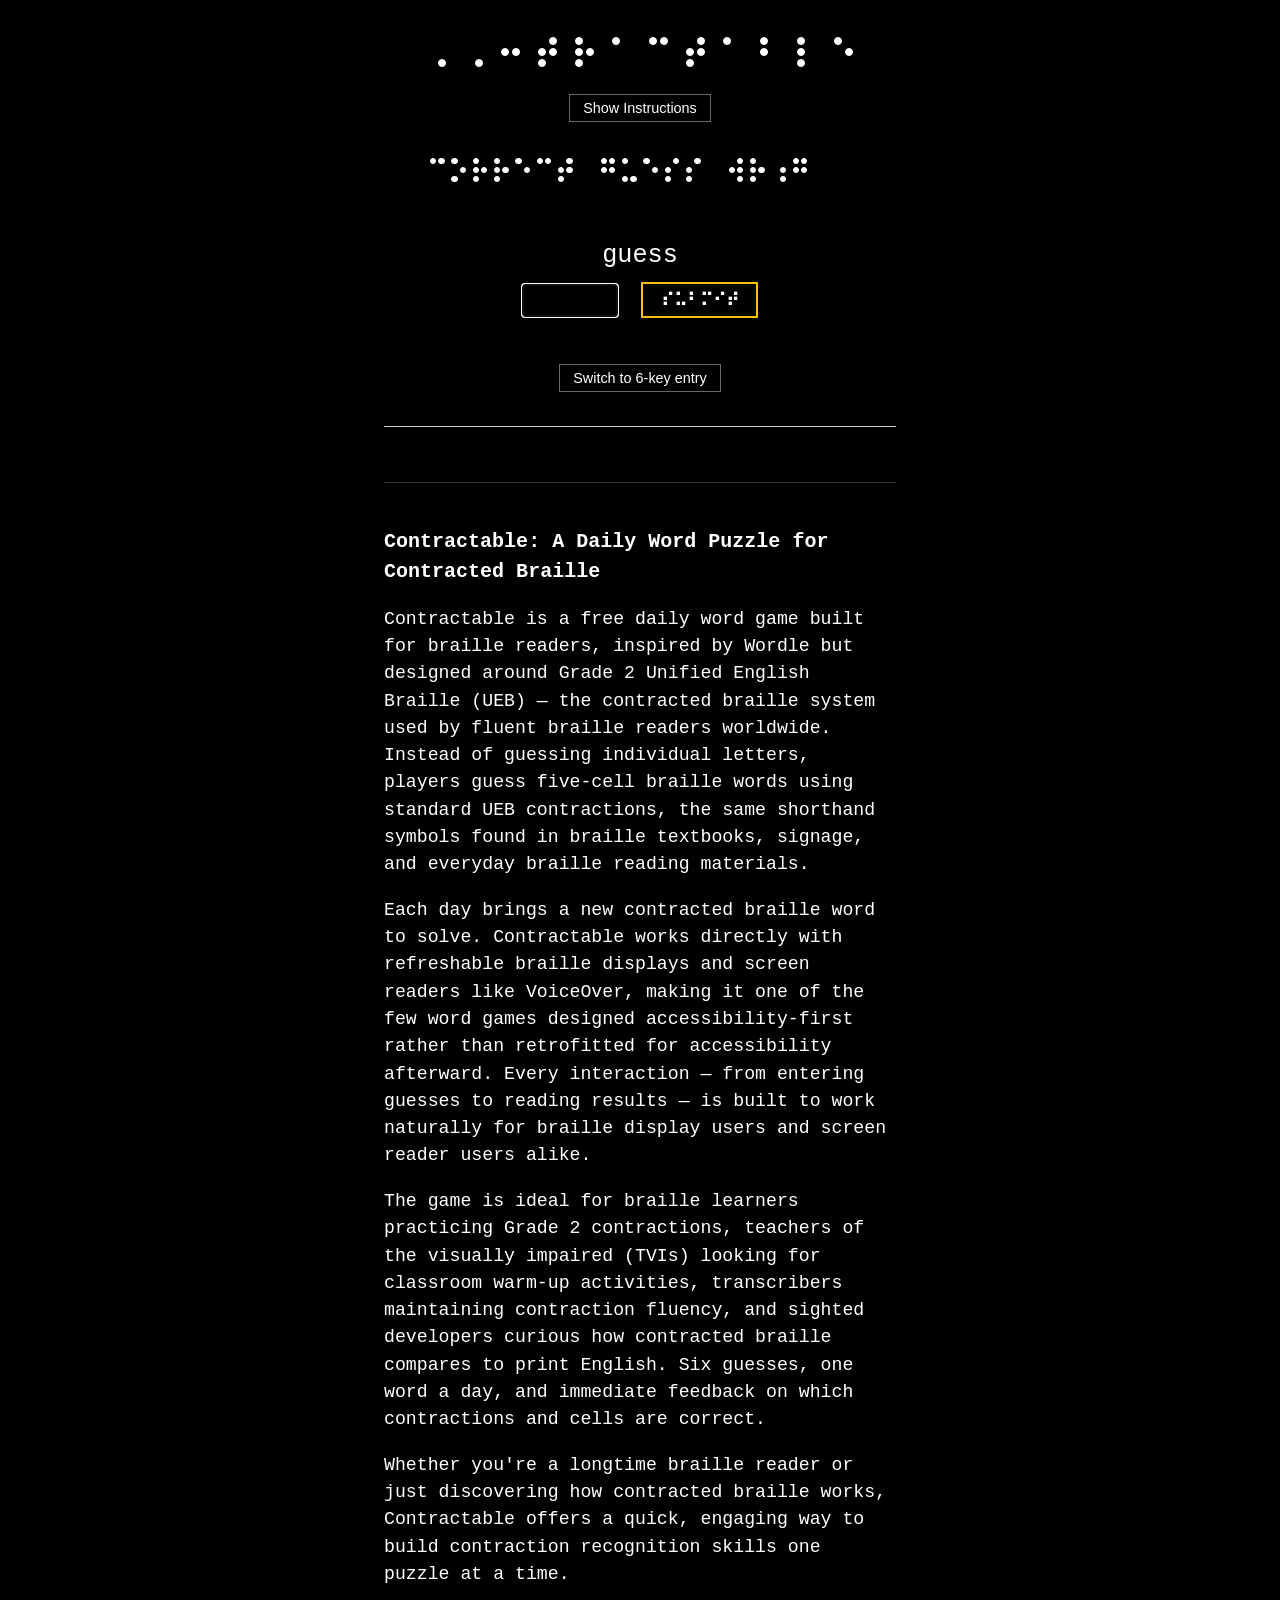
==== index.html @ a55f3195 "updated 'Not in word list' status message to make it a button and added a second 'Hide Instructions'" ====
<!DOCTYPE html>
<html lang="en">
<head>
  <meta charset="UTF-8" />
  <title>Contractable – A Daily Contracted Braille Word Game</title>
  <meta name="viewport" content="width=device-width, initial-scale=1" />
  <meta name="description" content="Contractable is a free daily word puzzle for Grade 2 UEB contracted braille. Wordle-style gameplay built for braille display and screen reader users." />
  <link rel="canonical" href="https://contractable.braillefirst.com/" />

  <meta property="og:type" content="website" />
  <meta property="og:title" content="Contractable – A Daily Contracted Braille Word Game" />
  <meta property="og:description" content="A free daily word puzzle for Grade 2 UEB contracted braille. Wordle-style gameplay built for braille display and screen reader users." />
  <meta property="og:url" content="https://contractable.braillefirst.com/" />
  <meta property="og:site_name" content="Contractable" />

  <meta name="twitter:card" content="summary" />
  <meta name="twitter:title" content="Contractable – A Daily Contracted Braille Word Game" />
  <meta name="twitter:description" content="A free daily word puzzle for Grade 2 UEB contracted braille. Wordle-style gameplay built for braille display and screen reader users." />
  <style>
    /*
      CONTRACTABLE BOARD GEOMETRY
      ---------------------------
      The game board uses 24 Braille character pitches as its horizontal
      design coordinate system.

      A pitch is 1/24 of the available board width. Every horizontal
      measurement is derived from that master pitch rather than from
      independent vw values. This keeps the Braille geometry proportional
      as the viewport changes.

      The board itself contains:
        1 pitch  row ID
        5 pitches CORRECT
        1 pitch  separator
        5 pitches GUESS
        1 pitch  separator
        5 pitches WRONG

      The CORRECT heading therefore spans the row ID + five Correct cells.
    */

    html {
      -webkit-text-size-adjust: 100%;
      text-size-adjust: 100%;
      box-sizing: border-box;
    }

    *, *::before, *::after {
      box-sizing: inherit;
    }

    body {
      font-family: "Apple Braille", "Courier New", monospace;
      background: #000000;
      color: #ffffff;
      margin: 0;
      padding: 1.5vh 3vw;
      width: 100%;
    }

    .app-container {
      width: 100%;
      max-width: 32rem;
      margin: 0 auto;
      font-size: clamp(1.3rem, 5vw, 1.75rem);
      text-align: center;
    }

    h1 {
      margin: 0.5em 0;
      font-size: 1.2em;
    }

    [hidden] {
      display: none !important;
    }

    #status {
      margin-top: 0.5em;
      white-space: pre;
      font-weight: bold;
      outline: none;
    }

    #status.dismissible {
      cursor: pointer;
      text-decoration: underline;
    }

    .suggest-link-btn {
      background: none;
      border: none;
      color: #FFC107;
      text-decoration: underline;
      font-family: sans-serif;
      font-weight: normal;
      font-size: 0.8em;
      white-space: normal;
      cursor: pointer;
      padding: 0;
      margin-left: 0.4em;
    }

    .suggest-link-btn:hover {
      color: #ffd54f;
    }

    .suggest-link-btn:disabled {
      color: #888888;
      text-decoration: none;
      cursor: default;
    }

    /* ================================================================
       MASTER BRAILLE PITCH SYSTEM
       ================================================================
       #game-board is declared as a CSS containment context (an
       inline-size container). That's the fix for the old geometry bug:
       "--pitch: calc(100% / 24)" looked like a single master value, but
       a percentage inside a custom property re-resolves against
       whatever element ends up using it — not against the element that
       defined it. So the same var(--pitch) was quietly computing a
       different number in a dot than it did in a row, depending on
       nesting depth. Container query units (cqw) don't have that
       problem: cqw always means "percent of the nearest container
       ancestor," full stop, no matter how deep the element using it is
       nested inside #game-board. One pitch, one true meaning,
       everywhere below.
    */

    #game-board {
      container-type: inline-size;

      /* One pitch = 1/24 of #game-board's own width. */
      --pitch: calc(100cqw / 24);

      /*
        Everything below is proportional to that single pitch, so
        resizing the board rescales the whole Braille geometry together
        instead of each piece drifting independently.
      */
      --dot-size: calc(var(--pitch) * 0.30);
      --dot-column-gap: calc(var(--pitch) * 0.10);
      --dot-row-gap: calc(var(--pitch) * 0.12);

      /* One complete Braille character pitch. */
      --cell-width: var(--pitch);
      --cell-height: calc(var(--cell-width) * 1.60);

      /* One pitch separates the three five-cell groups. */
      --group-gap: var(--pitch);

      /*
        First column = one row-ID pitch + five Correct-cell pitches.
        The remaining two columns are five cells each.
      */
      --word-column-width: calc(5 * var(--pitch));
      --correct-column-width: calc(var(--pitch) + var(--word-column-width));

      width: 100%;
      margin-top: 1em;
      display: flex;
      flex-direction: column;
      gap: 0.15em;
      padding: 0.1em 0;
      font-variant-numeric: tabular-nums;
      letter-spacing: 0;
    }

    .row {
      display: grid;
      grid-template-columns:
        var(--correct-column-width)
        var(--word-column-width)
        var(--word-column-width);
      column-gap: var(--group-gap);
      width: max-content;
      max-width: 100%;
      margin-left: auto;
      margin-right: auto;
      align-items: center;
      justify-content: center;
      outline: none;
    }

    .row {
      margin-bottom: 1vh;
    }

    .row-label {
      grid-column: 1;
      grid-row: 1;
      width: var(--pitch);
      min-width: var(--pitch);
      height: var(--cell-height);
      display: flex;
      align-items: center;
      justify-content: center;
      font-size: 0.6em;
      font-family: sans-serif;
      color: #999999;
    }

    /*
      Targeted by the semantic classes main.js already assigns
      (row-group-correct / row-group-guess / row-group-wrong) rather
      than :nth-of-type. row-label and the three .row-group spans are
      ALL <span> elements and direct siblings, so :nth-of-type counted
      them together and silently shifted every column assignment by
      one — row-group-correct ended up in the GUESS column, row-group-
      guess ended up in the WRONG column, and row-group-wrong had no
      matching rule at all. That mismatch, repeated on both #header and
      every guess row, was the main source of the visual mess. Class
      selectors don't depend on sibling order, so this can't recur even
      if the DOM structure shifts later.
    */
    .row-group {
      display: flex;
      width: var(--word-column-width);
      min-width: var(--word-column-width);
      gap: 0;
      justify-content: flex-start;
      flex-shrink: 0;
    }

    .row-group-correct {
      grid-column: 1;
      grid-row: 1;
      /* Shares column 1 with .row-label; this offset starts it right
         after the row-ID pitch instead of underneath it. grid-row is
         pinned explicitly (matching .row-label) because two items
         sharing a column with no explicit row are NOT guaranteed to
         overlap — CSS Grid auto-placement pushes the second one to a
         new row instead, which silently broke this exact "share a
         column, offset with margin" trick. */
      margin-left: var(--pitch);
    }

    .row-group-guess {
      grid-column: 2;
      grid-row: 1;
    }

    .row-group-wrong {
      grid-column: 3;
      grid-row: 1;
    }

    /* Header-only override: the real word "correct" needs 7 braille cells,
       not the 5 every data column uses. Spanning grid-column 1/3 gives it
       room to use track 1's 6 pitches plus the group-gap between tracks 1
       and 2 (6 + 1 = 7 pitches total) without encroaching into "guess"'s
       own track, which is placed independently via its own grid-column:2.
       That fully consumes the group-gap though, leaving zero breathing
       room before "guess" - so this is shifted one further pitch to the
       left (past the shared rule's 1-pitch offset into negative margin)
       to reclaim a visual gap. Tradeoff: "correct" now starts one cell to
       the left of where the actual 5-cell data column begins beneath it,
       rather than perfectly left-aligned with it. There's confirmed unused
       space around the row (the container is sized for 24 pitches; this
       row's tracks only use 18), so this doesn't risk clipping. */
    #header .row-group-correct {
      grid-column: 1 / 3;
      margin-left: calc(-1 * var(--pitch));
      width: calc(7 * var(--pitch));
      justify-self: start;
    }

    #controls {
      margin-top: 1.5em;
      width: 100%;
    }

    #guess-label {
      display: block;
      margin-bottom: 0.5em;
      font-size: 0.9em;
    }

    #guess-input {
      font-family: monospace;
      width: 10ch;
      font-size: 1rem;
      background: #000000;
      color: #ffffff;
      border: 0.08rem solid #ffffff;
      padding: 0.4em;
      vertical-align: middle;
    }

    #submit-btn,
    #sixkey-submit-btn,
    #suggest-submit-btn {
      font-family: sans-serif;
      background: #000000;
      color: #ffffff;
      border: 0.125rem solid #FFC107;
      padding: 0.3em 1em;
      font-weight: bold;
      cursor: pointer;
      font-size: 1rem;
    }

    #submit-btn {
      font-size: 1.1rem;
      vertical-align: middle;
      margin-left: 0.4rem;
    }

    #submit-btn:hover,
    #sixkey-submit-btn:hover,
    #suggest-submit-btn:hover {
      background: rgba(255, 193, 7, 0.15);
    }

    #post-game-suggest {
      margin-top: 2em;
      padding-top: 1em;
      border-top: 0.08rem solid #444444;
      width: 100%;
      text-align: center;
    }

    #suggest-heading {
      font-size: 1em;
      font-family: sans-serif;
      margin: 0 0 0.5em;
    }

    #suggest-label {
      display: block;
      font-size: 0.8em;
      font-family: sans-serif;
      color: #cccccc;
      margin-bottom: 0.5em;
    }

    #suggest-input {
      width: 100%;
      max-width: 28ch;
      font-family: monospace;
      font-size: 1rem;
      background: #000000;
      color: #ffffff;
      border: 0.08rem solid #ffffff;
      padding: 0.5em;
      resize: vertical;
    }

    #suggest-submit-btn {
      display: block;
      margin: 0.6em auto 0;
    }

    #suggest-submit-btn:disabled {
      opacity: 0.6;
      cursor: default;
    }

    #suggest-feedback {
      margin-top: 0.6em;
      font-size: 0.8em;
      font-family: sans-serif;
      color: #FFC107;
      min-height: 1em;
    }

    #suggest-feedback.error {
      color: #ff4d4d;
      font-weight: bold;
    }

    #debug-log {
      margin-top: 2em;
      font-size: 0.6em;
      color: #ff4d4d;
      border-top: 0.08rem solid #ccc;
      padding-top: 0.65rem;
      font-family: monospace;
      width: 100%;
    }

    .sr-only {
      position: absolute;
      width: 1px;
      height: 1px;
      padding: 0;
      margin: -1px;
      overflow: hidden;
      clip: rect(0, 0, 0, 0);
      white-space: nowrap;
      border: 0;
    }

    #mode-toggle-wrap {
      margin-top: 1.5em;
    }

    #mode-toggle-btn {
      font-family: sans-serif;
      background: #000000;
      color: #ffffff;
      border: 0.1rem solid #666666;
      padding: 0.35em 0.9em;
      cursor: pointer;
      font-size: 0.9rem;
    }

    #mode-toggle-btn:hover {
      border-color: #999999;
    }

    #instructions-toggle-wrap {
      margin: 0.3em 0 1em;
    }

    .instructions-toggle {
      font-family: sans-serif;
      background: #000000;
      color: #ffffff;
      border: 0.1rem solid #666666;
      padding: 0.35em 0.9em;
      cursor: pointer;
      font-size: 0.9rem;
    }

    .instructions-toggle:hover {
      border-color: #999999;
    }

    #instructions-panel .instructions-toggle {
      margin-top: 1em;
    }

    #instructions-panel {
      text-align: left;
      font-family: sans-serif;
      font-size: 0.8em;
      line-height: 1.4;
      color: #dddddd;
      background: rgba(255, 255, 255, 0.03);
      border: 0.08rem solid #444444;
      padding: 0.8em 1em;
      margin: 0.6em 0 1.2em;
    }

    #instructions-panel p {
      margin: 0 0 0.7em;
    }

    #instructions-panel p:last-child {
      margin-bottom: 0;
    }

    #instructions-panel h2 {
      font-size: 1.1em;
      margin: 1em 0 0.4em;
    }

    #instructions-panel ul {
      margin: 0 0 0.7em;
      padding-left: 1.3em;
    }

    /* ================================================================
       BRAILLE CELL
       ================================================================ */

    .cell {
      display: grid;
      grid-template-columns: repeat(2, var(--dot-size));
      grid-template-rows: repeat(3, var(--dot-size));
      column-gap: var(--dot-column-gap);
      row-gap: var(--dot-row-gap);
      grid-template-areas:
        "d1 d4"
        "d2 d5"
        "d3 d6";
      width: var(--cell-width);
      min-width: var(--cell-width);
      height: var(--cell-height);
      align-content: center;
      justify-content: center;
      flex: 0 0 var(--cell-width);
    }

    .cell.current-cell {
      outline: 0.15em solid #FFC107;
      outline-offset: 0.1em;
    }

    .dot {
      width: var(--dot-size);
      height: var(--dot-size);
      border-radius: 50%;
      background: #8b0000;
      border: 1px solid #8b0000;
      box-sizing: border-box;
      -webkit-tap-highlight-color: transparent;
      touch-action: manipulation;
    }

    .cell.tappable .dot {
      cursor: pointer;
    }

    .dot.on {
      background: #ffffff;
      border-color: #ffffff;
    }

    .dot-label {
      background: transparent;
      border-color: transparent;
    }

    .dot-label.on {
      background: #ffffff;
      border-color: #ffffff;
    }

    .dot.dot-1 { grid-area: d1; }
    .dot.dot-2 { grid-area: d2; }
    .dot.dot-3 { grid-area: d3; }
    .dot.dot-4 { grid-area: d4; }
    .dot.dot-5 { grid-area: d5; }
    .dot.dot-6 { grid-area: d6; }

    /* ================================================================
       HEADING
       ================================================================ */

    #heading-cells {
      display: inline-flex;
      justify-content: center;
      align-items: center;
      gap: 0.3em;
      vertical-align: middle;
    }

    #heading-cells .cell {
      width: 0.8em;
      min-width: 0.8em;
      height: 1.28em;
      grid-template-columns: repeat(2, 0.24em);
      grid-template-rows: repeat(3, 0.24em);
      column-gap: 0.08em;
      row-gap: 0.09em;
    }

    #heading-cells .dot {
      width: 0.24em;
      height: 0.24em;
      border-width: 0.05em;
    }

    /* ================================================================
       SIX-KEY ENTRY
       ================================================================ */

    #sixkey-controls {
      margin-top: 1.5em;
      width: 100%;
    }

    #sixkey-cells {
      display: flex;
      justify-content: space-between;
      align-items: center;
      gap: 1vw;
      width: 100%;
      padding: 0.4em 0;
    }

    #sixkey-cells:focus {
      outline: 0.12em dashed #FFC107;
      outline-offset: 0.2em;
    }

    #sixkey-cells .cell {
      width: auto;
      min-width: 0;
      height: auto;
      flex: 1 1 0;
      padding: 0.08em;
      border-radius: 0.3em;
      grid-template-columns: repeat(2, 1fr);
      grid-template-rows: repeat(3, 1fr);
      column-gap: 1vw;
      row-gap: 1vw;
    }

    #sixkey-cells .dot {
      width: 100%;
      height: auto;
      aspect-ratio: 1 / 1;
      border: 0.09em solid #ffffff;
    }

    #sixkey-actions {
      margin-top: 1em;
      display: flex;
      justify-content: center;
      gap: 0.6em;
    }

    #sixkey-clear-btn {
      font-family: sans-serif;
      background: #000000;
      color: #ffffff;
      border: 0.125rem solid #666666;
      padding: 0.3em 1em;
      font-weight: normal;
      cursor: pointer;
      font-size: 1rem;
    }

    #sixkey-clear-btn:hover {
      border-color: #999999;
    }

    #sixkey-clear-btn:disabled,
    #sixkey-submit-btn:disabled {
      opacity: 0.5;
      cursor: default;
    }

    /* ABOUT / SEO TEXT BLOCK
       ======================================================================
       Visible static text for search engines and sighted visitors, describing
       the game. Left-aligned (overriding .app-container's centered text) since
       centered paragraph text is harder to read than centered short UI labels.
    */
    #about {
      margin-top: 2.5em;
      padding-top: 1.5em;
      border-top: 0.08rem solid #333;
      text-align: left;
      font-family: "Courier New", monospace;
      font-size: 0.65em;
      line-height: 1.5;
    }

    #about h2 {
      font-size: 1.1em;
      margin-bottom: 0.6em;
    }
  </style>
</head>

<body>
  <div class="app-container">

    <h1
      aria-label="CONTRACTABLE"
      aria-braillelabel="⠠⠠⠒⠞⠗⠁⠉⠞⠁⠃⠇⠑"
    >
      <span id="heading-cells" aria-hidden="true"></span>
    </h1>

    <div id="instructions-toggle-wrap">
      <button
        id="instructions-btn"
        class="instructions-toggle"
        type="button"
        aria-expanded="false"
        aria-controls="instructions-panel"
      >Show Instructions</button>
    </div>

    <section id="instructions-panel" hidden aria-labelledby="instructions-btn">
      <p>
        Guess the daily Braille word in six tries. Enter a 5-cell Braille word,
        then use the feedback from each guess to solve the puzzle. You can type
        letters or braille.
      </p>
      <p>
        Each row on the gameboard shows three groups:
      </p>
      <ul>
        <li><span aria-hidden="true">⠉⠕⠗⠗⠑⠉⠞</span> correct: dots that are in the answer</li>
        <li><span aria-hidden="true">⠛⠥</span> guess: your guess</li>
        <li><span aria-hidden="true">⠺⠗⠰⠛</span> wrong: dots that are not in the answer</li>
      </ul>
      <p>
        The correct and wrong groups build up across guesses. Your guess does not.
      </p>
      <p>
        Think in Braille dots, not letters.
      </p>

      <h2>Valid word types</h2>
      <ul>
        <li>Common nouns: anchor, garlic, pillow</li>
        <li>Base-form verbs: adopt, solve, switch</li>
        <li>Adjectives: angry, silent, sticky</li>
        <li>Words ending in -ed: learned, trained</li>
        <li>Words ending in -ing: running, writing</li>
        <li>Comparatives and superlatives: closer, biggest</li>
        <li>Adverbs ending in -ly: slowly, rarely</li>
        <li>Words for a person who does something: player, actor</li>
      </ul>

      <h2>Invalid word types</h2>
      <ul>
        <li>Plurals ending in -s or -es</li>
        <li>Verbs ending in -s: allows, belongs</li>
        <li>Proper nouns:
          <ul>
            <li>Places: boston, texas, tokyo</li>
            <li>Surnames and first names: anderson, wagner, hoover</li>
            <li>Days: monday, friday, sunday</li>
            <li>Brand-like words: jaguar, casper</li>
          </ul>
        </li>
        <li>Nationality, language, ethnic and religious labels: german, jewish, asian</li>
        <li>Profanity and mild expletives</li>
        <li>Violence, crime and hate terms</li>
        <li>Names of medications: xanax, paxil, insulin</li>
      </ul>

      <button
        type="button"
        class="instructions-toggle"
        aria-expanded="true"
        aria-controls="instructions-panel"
      >Hide Instructions</button>
    </section>

    <div id="game-board" aria-live="polite">
      <div
        id="header"
        class="row"
        role="text"
        aria-label="correct, guess, wrong"
        aria-braillelabel="⠉⠕⠗⠗⠑⠉⠞⠀⠛⠥⠑⠎⠎⠀⠺⠗⠰⠛"
      ></div>
    </div>

    <div id="status" tabindex="-1" hidden></div>

    <div id="controls">
      <label id="guess-label" for="guess-input" aria-hidden="true">⠛⠥⠑⠎⠎</label>

      <input
        id="guess-input"
        type="text"
        aria-label="guess"
        aria-braillelabel="⠛⠥⠑⠎⠎"
        autocomplete="off"
        autocapitalize="off"
        spellcheck="false"
      />

      <button
        id="submit-btn"
        aria-label="submit"
        aria-braillelabel="⠎⠥⠃⠍⠊⠞"
      >⠎⠥⠃⠍⠊⠞</button>
    </div>

    <div id="mode-toggle-wrap">
      <button id="mode-toggle-btn" type="button">Switch to 6-key entry</button>
    </div>

    <div id="sixkey-controls" hidden>
      <div
        id="sixkey-cells"
        role="group"
        aria-label="Six key braille entry, five cells. Hold S D F and J K L together to set dots, release to commit a cell. Tap or click dots directly. Arrow keys or Tab move between cells."
        tabindex="0"
      >
        <span class="cell tappable" data-cell="0">
          <span class="dot dot-1" data-cell="0" data-dot="1"></span>
          <span class="dot dot-2" data-cell="0" data-dot="2"></span>
          <span class="dot dot-3" data-cell="0" data-dot="3"></span>
          <span class="dot dot-4" data-cell="0" data-dot="4"></span>
          <span class="dot dot-5" data-cell="0" data-dot="5"></span>
          <span class="dot dot-6" data-cell="0" data-dot="6"></span>
        </span>

        <span class="cell tappable" data-cell="1">
          <span class="dot dot-1" data-cell="1" data-dot="1"></span>
          <span class="dot dot-2" data-cell="1" data-dot="2"></span>
          <span class="dot dot-3" data-cell="1" data-dot="3"></span>
          <span class="dot dot-4" data-cell="1" data-dot="4"></span>
          <span class="dot dot-5" data-cell="1" data-dot="5"></span>
          <span class="dot dot-6" data-cell="1" data-dot="6"></span>
        </span>

        <span class="cell tappable" data-cell="2">
          <span class="dot dot-1" data-cell="2" data-dot="1"></span>
          <span class="dot dot-2" data-cell="2" data-dot="2"></span>
          <span class="dot dot-3" data-cell="2" data-dot="3"></span>
          <span class="dot dot-4" data-cell="2" data-dot="4"></span>
          <span class="dot dot-5" data-cell="2" data-dot="5"></span>
          <span class="dot dot-6" data-cell="2" data-dot="6"></span>
        </span>

        <span class="cell tappable" data-cell="3">
          <span class="dot dot-1" data-cell="3" data-dot="1"></span>
          <span class="dot dot-2" data-cell="3" data-dot="2"></span>
          <span class="dot dot-3" data-cell="3" data-dot="3"></span>
          <span class="dot dot-4" data-cell="3" data-dot="4"></span>
          <span class="dot dot-5" data-cell="3" data-dot="5"></span>
          <span class="dot dot-6" data-cell="3" data-dot="6"></span>
        </span>

        <span class="cell tappable" data-cell="4">
          <span class="dot dot-1" data-cell="4" data-dot="1"></span>
          <span class="dot dot-2" data-cell="4" data-dot="2"></span>
          <span class="dot dot-3" data-cell="4" data-dot="3"></span>
          <span class="dot dot-4" data-cell="4" data-dot="4"></span>
          <span class="dot dot-5" data-cell="4" data-dot="5"></span>
          <span class="dot dot-6" data-cell="4" data-dot="6"></span>
        </span>
      </div>

      <div id="sixkey-live" class="sr-only" aria-live="polite"></div>

      <div id="sixkey-actions">
        <button id="sixkey-clear-btn" type="button">clear</button>
        <button id="sixkey-submit-btn" type="button">submit</button>
      </div>
    </div>

    <div id="post-game-suggest" hidden>
      <h2 id="suggest-heading">Suggest words for the game</h2>

      <label id="suggest-label" for="suggest-input">
        One or more words, separated by spaces or line breaks. Each is checked
        against Grade 2 UEB braille translation and only sent if it comes out
        to exactly 5 cells.
      </label>

      <textarea
        id="suggest-input"
        rows="4"
        placeholder="e.g. planet roughly spiritual"
        aria-label="Suggest words for the game"
        autocapitalize="off"
        spellcheck="false"
      ></textarea>

      <button id="suggest-submit-btn" type="button">Send suggestions</button>

      <div id="suggest-feedback" role="status" aria-live="polite"></div>
    </div>

    <div id="debug-log" role="log" aria-live="polite" aria-label="Diagnostics"></div>

    <section id="about">
      <h2>Contractable: A Daily Word Puzzle for Contracted Braille</h2>
      <p>Contractable is a free daily word game built for braille readers, inspired by Wordle but designed around Grade 2 Unified English Braille (UEB) — the contracted braille system used by fluent braille readers worldwide. Instead of guessing individual letters, players guess five-cell braille words using standard UEB contractions, the same shorthand symbols found in braille textbooks, signage, and everyday braille reading materials.</p>
      <p>Each day brings a new contracted braille word to solve. Contractable works directly with refreshable braille displays and screen readers like VoiceOver, making it one of the few word games designed accessibility-first rather than retrofitted for accessibility afterward. Every interaction — from entering guesses to reading results — is built to work naturally for braille display users and screen reader users alike.</p>
      <p>The game is ideal for braille learners practicing Grade 2 contractions, teachers of the visually impaired (TVIs) looking for classroom warm-up activities, transcribers maintaining contraction fluency, and sighted developers curious how contracted braille compares to print English. Six guesses, one word a day, and immediate feedback on which contractions and cells are correct.</p>
      <p>Whether you're a longtime braille reader or just discovering how contracted braille works, Contractable offers a quick, engaging way to build contraction recognition skills one puzzle at a time.</p>
    </section>
  </div>

  <script src="main.js"></script>
</body>
</html>
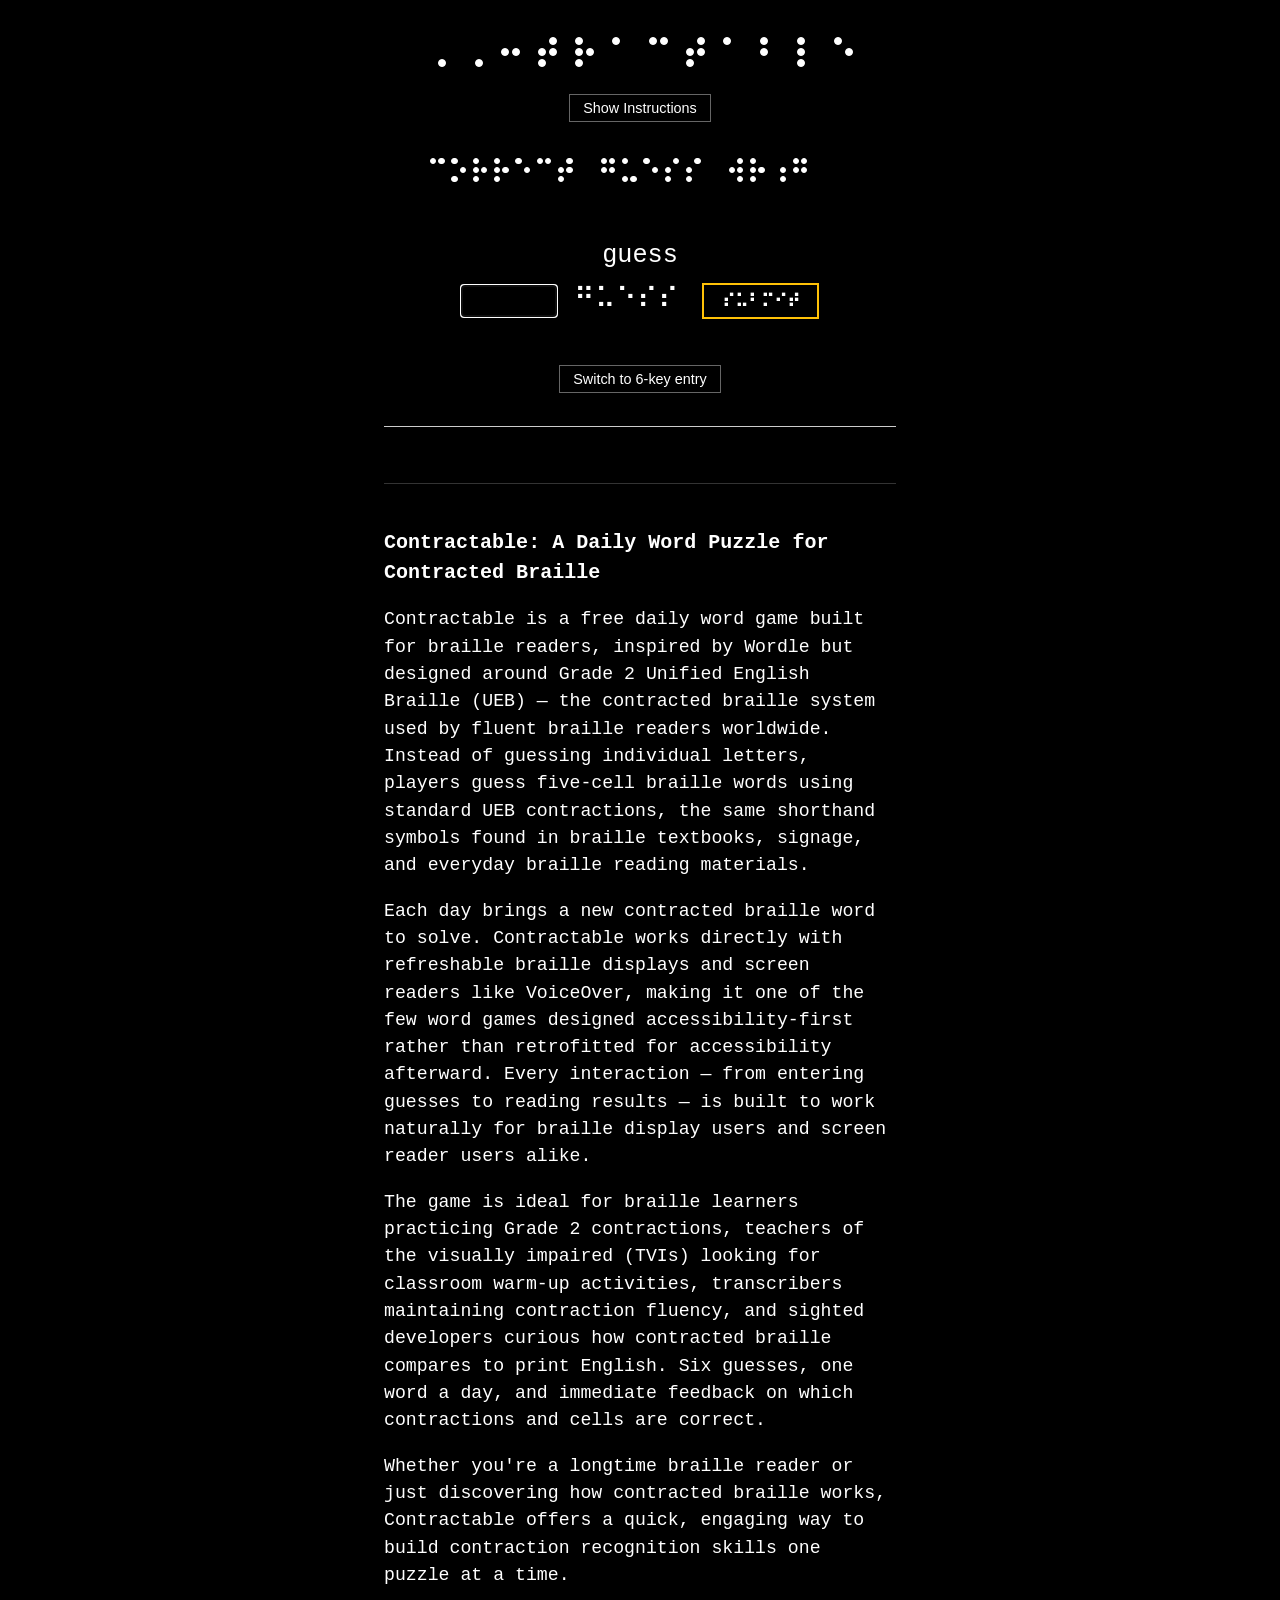
==== commit 160e4fb2: "Update index.html" ====
--- a/index.html
+++ b/index.html
@@ -3,7 +3,8 @@
 <head>
   <meta charset="UTF-8" />
   <title>Contractable – A Daily Contracted Braille Word Game</title>
-  <meta name="viewport" content="width=device-width, initial-scale=1" />
+  <meta
+     name="viewport" content="width=device-width, initial-scale=1" />
   <meta name="description" content="Contractable is a free daily word puzzle for Grade 2 UEB contracted braille. Wordle-style gameplay built for braille display and screen reader users." />
   <link rel="canonical" href="https://contractable.braillefirst.com/" />
 
@@ -653,7 +654,8 @@
 
     <h1
       aria-label="CONTRACTABLE"
-      aria-braillelabel="⠠⠠⠒⠞⠗⠁⠉⠞⠁⠃⠇⠑"
+      aria-braillelabel="
+      ⠠⠠⠒⠞⠗⠁⠉⠞⠁⠃⠇⠑"
     >
       <span id="heading-cells" aria-hidden="true"></span>
     </h1>
@@ -749,14 +751,13 @@
         aria-braillelabel="⠛⠥⠑⠎⠎"
         autocomplete="off"
         autocapitalize="off"
-        spellcheck="false"
-      />
-
+        spellcheck=“false">
+⠛⠥⠑⠎⠎        
+        </button>
       <button
         id="submit-btn"
         aria-label="submit"
-        aria-braillelabel="⠎⠥⠃⠍⠊⠞"
-      >⠎⠥⠃⠍⠊⠞</button>
+   >⠎⠥⠃⠍⠊⠞</button>
     </div>
 
     <div id="mode-toggle-wrap">
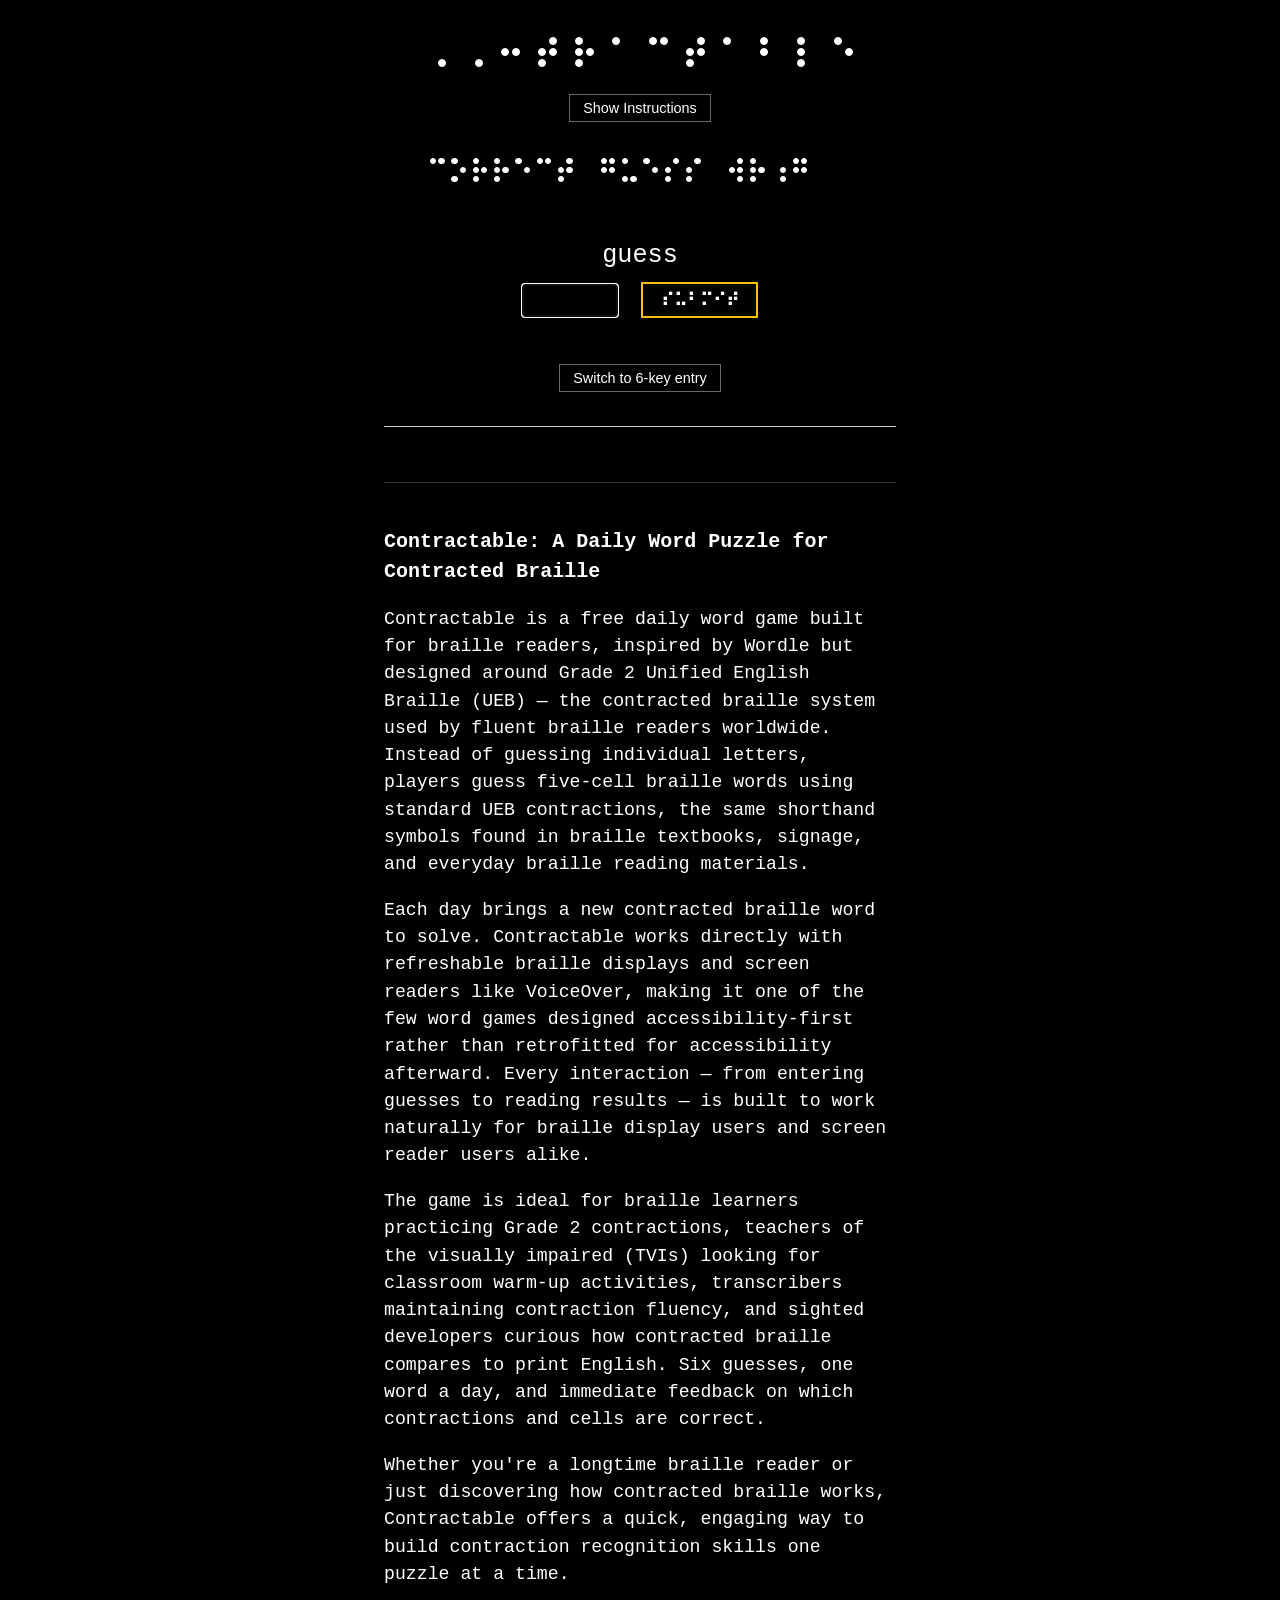
==== commit 83e6697b: "reverted back to pre-iOS 27.0.1 edits" ====
--- a/index.html
+++ b/index.html
@@ -3,8 +3,7 @@
 <head>
   <meta charset="UTF-8" />
   <title>Contractable – A Daily Contracted Braille Word Game</title>
-  <meta
-     name="viewport" content="width=device-width, initial-scale=1" />
+  <meta name="viewport" content="width=device-width, initial-scale=1" />
   <meta name="description" content="Contractable is a free daily word puzzle for Grade 2 UEB contracted braille. Wordle-style gameplay built for braille display and screen reader users." />
   <link rel="canonical" href="https://contractable.braillefirst.com/" />
 
@@ -654,8 +653,7 @@
 
     <h1
       aria-label="CONTRACTABLE"
-      aria-braillelabel="
-      ⠠⠠⠒⠞⠗⠁⠉⠞⠁⠃⠇⠑"
+      aria-braillelabel="⠠⠠⠒⠞⠗⠁⠉⠞⠁⠃⠇⠑"
     >
       <span id="heading-cells" aria-hidden="true"></span>
     </h1>
@@ -751,13 +749,14 @@
         aria-braillelabel="⠛⠥⠑⠎⠎"
         autocomplete="off"
         autocapitalize="off"
-        spellcheck=“false">
-⠛⠥⠑⠎⠎        
-        </button>
+        spellcheck="false"
+      />
+
       <button
         id="submit-btn"
         aria-label="submit"
-   >⠎⠥⠃⠍⠊⠞</button>
+        aria-braillelabel="⠎⠥⠃⠍⠊⠞"
+      >⠎⠥⠃⠍⠊⠞</button>
     </div>
 
     <div id="mode-toggle-wrap">
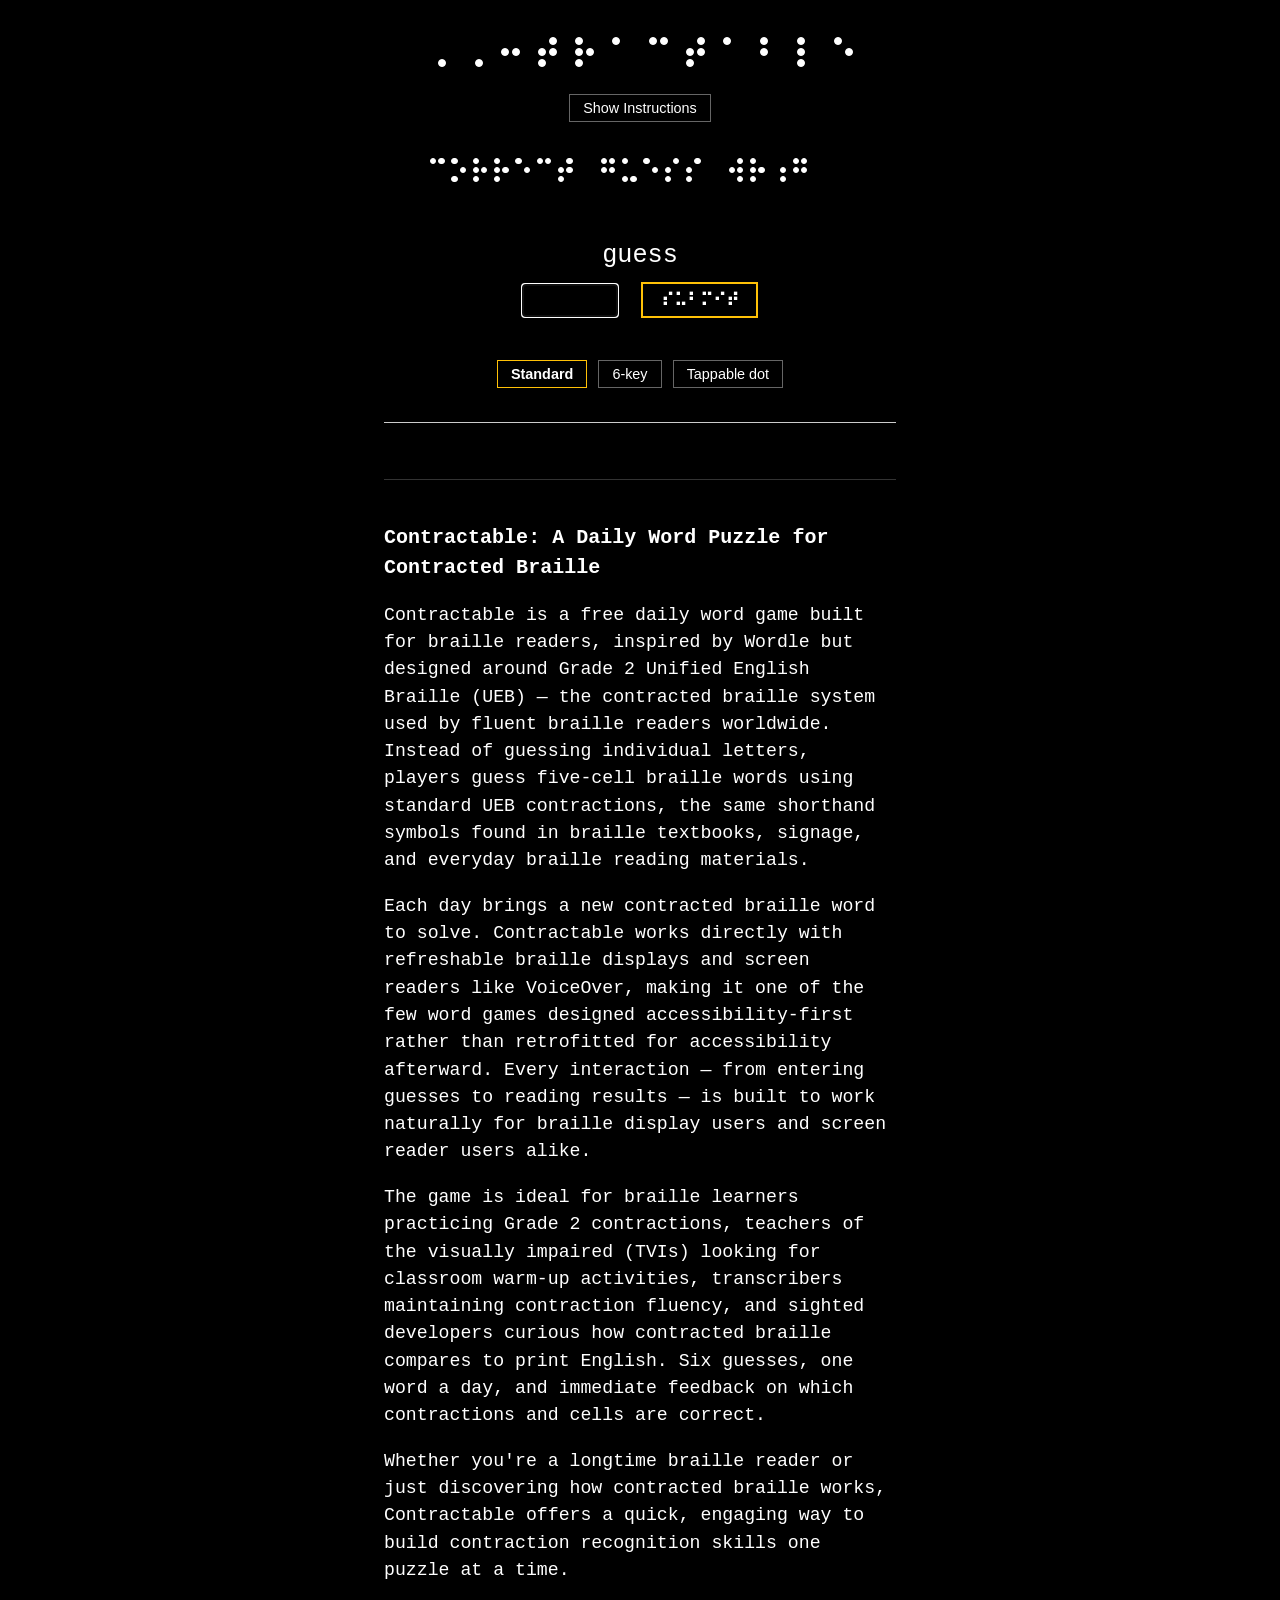
==== commit 14271162: "created separate braille, six key entry, and tappable.modes." ====
--- a/index.html
+++ b/index.html
@@ -16,636 +16,9 @@
   <meta name="twitter:card" content="summary" />
   <meta name="twitter:title" content="Contractable – A Daily Contracted Braille Word Game" />
   <meta name="twitter:description" content="A free daily word puzzle for Grade 2 UEB contracted braille. Wordle-style gameplay built for braille display and screen reader users." />
-  <style>
-    /*
-      CONTRACTABLE BOARD GEOMETRY
-      ---------------------------
-      The game board uses 24 Braille character pitches as its horizontal
-      design coordinate system.
-
-      A pitch is 1/24 of the available board width. Every horizontal
-      measurement is derived from that master pitch rather than from
-      independent vw values. This keeps the Braille geometry proportional
-      as the viewport changes.
-
-      The board itself contains:
-        1 pitch  row ID
-        5 pitches CORRECT
-        1 pitch  separator
-        5 pitches GUESS
-        1 pitch  separator
-        5 pitches WRONG
-
-      The CORRECT heading therefore spans the row ID + five Correct cells.
-    */
-
-    html {
-      -webkit-text-size-adjust: 100%;
-      text-size-adjust: 100%;
-      box-sizing: border-box;
-    }
-
-    *, *::before, *::after {
-      box-sizing: inherit;
-    }
-
-    body {
-      font-family: "Apple Braille", "Courier New", monospace;
-      background: #000000;
-      color: #ffffff;
-      margin: 0;
-      padding: 1.5vh 3vw;
-      width: 100%;
-    }
-
-    .app-container {
-      width: 100%;
-      max-width: 32rem;
-      margin: 0 auto;
-      font-size: clamp(1.3rem, 5vw, 1.75rem);
-      text-align: center;
-    }
-
-    h1 {
-      margin: 0.5em 0;
-      font-size: 1.2em;
-    }
-
-    [hidden] {
-      display: none !important;
-    }
-
-    #status {
-      margin-top: 0.5em;
-      white-space: pre;
-      font-weight: bold;
-      outline: none;
-    }
-
-    #status.dismissible {
-      cursor: pointer;
-      text-decoration: underline;
-    }
-
-    .suggest-link-btn {
-      background: none;
-      border: none;
-      color: #FFC107;
-      text-decoration: underline;
-      font-family: sans-serif;
-      font-weight: normal;
-      font-size: 0.8em;
-      white-space: normal;
-      cursor: pointer;
-      padding: 0;
-      margin-left: 0.4em;
-    }
-
-    .suggest-link-btn:hover {
-      color: #ffd54f;
-    }
-
-    .suggest-link-btn:disabled {
-      color: #888888;
-      text-decoration: none;
-      cursor: default;
-    }
-
-    /* ================================================================
-       MASTER BRAILLE PITCH SYSTEM
-       ================================================================
-       #game-board is declared as a CSS containment context (an
-       inline-size container). That's the fix for the old geometry bug:
-       "--pitch: calc(100% / 24)" looked like a single master value, but
-       a percentage inside a custom property re-resolves against
-       whatever element ends up using it — not against the element that
-       defined it. So the same var(--pitch) was quietly computing a
-       different number in a dot than it did in a row, depending on
-       nesting depth. Container query units (cqw) don't have that
-       problem: cqw always means "percent of the nearest container
-       ancestor," full stop, no matter how deep the element using it is
-       nested inside #game-board. One pitch, one true meaning,
-       everywhere below.
-    */
-
-    #game-board {
-      container-type: inline-size;
-
-      /* One pitch = 1/24 of #game-board's own width. */
-      --pitch: calc(100cqw / 24);
-
-      /*
-        Everything below is proportional to that single pitch, so
-        resizing the board rescales the whole Braille geometry together
-        instead of each piece drifting independently.
-      */
-      --dot-size: calc(var(--pitch) * 0.30);
-      --dot-column-gap: calc(var(--pitch) * 0.10);
-      --dot-row-gap: calc(var(--pitch) * 0.12);
-
-      /* One complete Braille character pitch. */
-      --cell-width: var(--pitch);
-      --cell-height: calc(var(--cell-width) * 1.60);
-
-      /* One pitch separates the three five-cell groups. */
-      --group-gap: var(--pitch);
-
-      /*
-        First column = one row-ID pitch + five Correct-cell pitches.
-        The remaining two columns are five cells each.
-      */
-      --word-column-width: calc(5 * var(--pitch));
-      --correct-column-width: calc(var(--pitch) + var(--word-column-width));
-
-      width: 100%;
-      margin-top: 1em;
-      display: flex;
-      flex-direction: column;
-      gap: 0.15em;
-      padding: 0.1em 0;
-      font-variant-numeric: tabular-nums;
-      letter-spacing: 0;
-    }
-
-    .row {
-      display: grid;
-      grid-template-columns:
-        var(--correct-column-width)
-        var(--word-column-width)
-        var(--word-column-width);
-      column-gap: var(--group-gap);
-      width: max-content;
-      max-width: 100%;
-      margin-left: auto;
-      margin-right: auto;
-      align-items: center;
-      justify-content: center;
-      outline: none;
-    }
-
-    .row {
-      margin-bottom: 1vh;
-    }
-
-    .row-label {
-      grid-column: 1;
-      grid-row: 1;
-      width: var(--pitch);
-      min-width: var(--pitch);
-      height: var(--cell-height);
-      display: flex;
-      align-items: center;
-      justify-content: center;
-      font-size: 0.6em;
-      font-family: sans-serif;
-      color: #999999;
-    }
-
-    /*
-      Targeted by the semantic classes main.js already assigns
-      (row-group-correct / row-group-guess / row-group-wrong) rather
-      than :nth-of-type. row-label and the three .row-group spans are
-      ALL <span> elements and direct siblings, so :nth-of-type counted
-      them together and silently shifted every column assignment by
-      one — row-group-correct ended up in the GUESS column, row-group-
-      guess ended up in the WRONG column, and row-group-wrong had no
-      matching rule at all. That mismatch, repeated on both #header and
-      every guess row, was the main source of the visual mess. Class
-      selectors don't depend on sibling order, so this can't recur even
-      if the DOM structure shifts later.
-    */
-    .row-group {
-      display: flex;
-      width: var(--word-column-width);
-      min-width: var(--word-column-width);
-      gap: 0;
-      justify-content: flex-start;
-      flex-shrink: 0;
-    }
-
-    .row-group-correct {
-      grid-column: 1;
-      grid-row: 1;
-      /* Shares column 1 with .row-label; this offset starts it right
-         after the row-ID pitch instead of underneath it. grid-row is
-         pinned explicitly (matching .row-label) because two items
-         sharing a column with no explicit row are NOT guaranteed to
-         overlap — CSS Grid auto-placement pushes the second one to a
-         new row instead, which silently broke this exact "share a
-         column, offset with margin" trick. */
-      margin-left: var(--pitch);
-    }
-
-    .row-group-guess {
-      grid-column: 2;
-      grid-row: 1;
-    }
-
-    .row-group-wrong {
-      grid-column: 3;
-      grid-row: 1;
-    }
-
-    /* Header-only override: the real word "correct" needs 7 braille cells,
-       not the 5 every data column uses. Spanning grid-column 1/3 gives it
-       room to use track 1's 6 pitches plus the group-gap between tracks 1
-       and 2 (6 + 1 = 7 pitches total) without encroaching into "guess"'s
-       own track, which is placed independently via its own grid-column:2.
-       That fully consumes the group-gap though, leaving zero breathing
-       room before "guess" - so this is shifted one further pitch to the
-       left (past the shared rule's 1-pitch offset into negative margin)
-       to reclaim a visual gap. Tradeoff: "correct" now starts one cell to
-       the left of where the actual 5-cell data column begins beneath it,
-       rather than perfectly left-aligned with it. There's confirmed unused
-       space around the row (the container is sized for 24 pitches; this
-       row's tracks only use 18), so this doesn't risk clipping. */
-    #header .row-group-correct {
-      grid-column: 1 / 3;
-      margin-left: calc(-1 * var(--pitch));
-      width: calc(7 * var(--pitch));
-      justify-self: start;
-    }
-
-    #controls {
-      margin-top: 1.5em;
-      width: 100%;
-    }
-
-    #guess-label {
-      display: block;
-      margin-bottom: 0.5em;
-      font-size: 0.9em;
-    }
-
-    #guess-input {
-      font-family: monospace;
-      width: 10ch;
-      font-size: 1rem;
-      background: #000000;
-      color: #ffffff;
-      border: 0.08rem solid #ffffff;
-      padding: 0.4em;
-      vertical-align: middle;
-    }
-
-    #submit-btn,
-    #sixkey-submit-btn,
-    #suggest-submit-btn {
-      font-family: sans-serif;
-      background: #000000;
-      color: #ffffff;
-      border: 0.125rem solid #FFC107;
-      padding: 0.3em 1em;
-      font-weight: bold;
-      cursor: pointer;
-      font-size: 1rem;
-    }
-
-    #submit-btn {
-      font-size: 1.1rem;
-      vertical-align: middle;
-      margin-left: 0.4rem;
-    }
-
-    #submit-btn:hover,
-    #sixkey-submit-btn:hover,
-    #suggest-submit-btn:hover {
-      background: rgba(255, 193, 7, 0.15);
-    }
-
-    #post-game-suggest {
-      margin-top: 2em;
-      padding-top: 1em;
-      border-top: 0.08rem solid #444444;
-      width: 100%;
-      text-align: center;
-    }
-
-    #suggest-heading {
-      font-size: 1em;
-      font-family: sans-serif;
-      margin: 0 0 0.5em;
-    }
-
-    #suggest-label {
-      display: block;
-      font-size: 0.8em;
-      font-family: sans-serif;
-      color: #cccccc;
-      margin-bottom: 0.5em;
-    }
-
-    #suggest-input {
-      width: 100%;
-      max-width: 28ch;
-      font-family: monospace;
-      font-size: 1rem;
-      background: #000000;
-      color: #ffffff;
-      border: 0.08rem solid #ffffff;
-      padding: 0.5em;
-      resize: vertical;
-    }
-
-    #suggest-submit-btn {
-      display: block;
-      margin: 0.6em auto 0;
-    }
-
-    #suggest-submit-btn:disabled {
-      opacity: 0.6;
-      cursor: default;
-    }
-
-    #suggest-feedback {
-      margin-top: 0.6em;
-      font-size: 0.8em;
-      font-family: sans-serif;
-      color: #FFC107;
-      min-height: 1em;
-    }
-
-    #suggest-feedback.error {
-      color: #ff4d4d;
-      font-weight: bold;
-    }
-
-    #debug-log {
-      margin-top: 2em;
-      font-size: 0.6em;
-      color: #ff4d4d;
-      border-top: 0.08rem solid #ccc;
-      padding-top: 0.65rem;
-      font-family: monospace;
-      width: 100%;
-    }
-
-    .sr-only {
-      position: absolute;
-      width: 1px;
-      height: 1px;
-      padding: 0;
-      margin: -1px;
-      overflow: hidden;
-      clip: rect(0, 0, 0, 0);
-      white-space: nowrap;
-      border: 0;
-    }
-
-    #mode-toggle-wrap {
-      margin-top: 1.5em;
-    }
-
-    #mode-toggle-btn {
-      font-family: sans-serif;
-      background: #000000;
-      color: #ffffff;
-      border: 0.1rem solid #666666;
-      padding: 0.35em 0.9em;
-      cursor: pointer;
-      font-size: 0.9rem;
-    }
-
-    #mode-toggle-btn:hover {
-      border-color: #999999;
-    }
-
-    #instructions-toggle-wrap {
-      margin: 0.3em 0 1em;
-    }
-
-    .instructions-toggle {
-      font-family: sans-serif;
-      background: #000000;
-      color: #ffffff;
-      border: 0.1rem solid #666666;
-      padding: 0.35em 0.9em;
-      cursor: pointer;
-      font-size: 0.9rem;
-    }
-
-    .instructions-toggle:hover {
-      border-color: #999999;
-    }
-
-    #instructions-panel .instructions-toggle {
-      margin-top: 1em;
-    }
-
-    #instructions-panel {
-      text-align: left;
-      font-family: sans-serif;
-      font-size: 0.8em;
-      line-height: 1.4;
-      color: #dddddd;
-      background: rgba(255, 255, 255, 0.03);
-      border: 0.08rem solid #444444;
-      padding: 0.8em 1em;
-      margin: 0.6em 0 1.2em;
-    }
-
-    #instructions-panel p {
-      margin: 0 0 0.7em;
-    }
-
-    #instructions-panel p:last-child {
-      margin-bottom: 0;
-    }
-
-    #instructions-panel h2 {
-      font-size: 1.1em;
-      margin: 1em 0 0.4em;
-    }
-
-    #instructions-panel ul {
-      margin: 0 0 0.7em;
-      padding-left: 1.3em;
-    }
-
-    /* ================================================================
-       BRAILLE CELL
-       ================================================================ */
-
-    .cell {
-      display: grid;
-      grid-template-columns: repeat(2, var(--dot-size));
-      grid-template-rows: repeat(3, var(--dot-size));
-      column-gap: var(--dot-column-gap);
-      row-gap: var(--dot-row-gap);
-      grid-template-areas:
-        "d1 d4"
-        "d2 d5"
-        "d3 d6";
-      width: var(--cell-width);
-      min-width: var(--cell-width);
-      height: var(--cell-height);
-      align-content: center;
-      justify-content: center;
-      flex: 0 0 var(--cell-width);
-    }
-
-    .cell.current-cell {
-      outline: 0.15em solid #FFC107;
-      outline-offset: 0.1em;
-    }
-
-    .dot {
-      width: var(--dot-size);
-      height: var(--dot-size);
-      border-radius: 50%;
-      background: #8b0000;
-      border: 1px solid #8b0000;
-      box-sizing: border-box;
-      -webkit-tap-highlight-color: transparent;
-      touch-action: manipulation;
-    }
-
-    .cell.tappable .dot {
-      cursor: pointer;
-    }
-
-    .dot.on {
-      background: #ffffff;
-      border-color: #ffffff;
-    }
-
-    .dot-label {
-      background: transparent;
-      border-color: transparent;
-    }
-
-    .dot-label.on {
-      background: #ffffff;
-      border-color: #ffffff;
-    }
-
-    .dot.dot-1 { grid-area: d1; }
-    .dot.dot-2 { grid-area: d2; }
-    .dot.dot-3 { grid-area: d3; }
-    .dot.dot-4 { grid-area: d4; }
-    .dot.dot-5 { grid-area: d5; }
-    .dot.dot-6 { grid-area: d6; }
-
-    /* ================================================================
-       HEADING
-       ================================================================ */
-
-    #heading-cells {
-      display: inline-flex;
-      justify-content: center;
-      align-items: center;
-      gap: 0.3em;
-      vertical-align: middle;
-    }
-
-    #heading-cells .cell {
-      width: 0.8em;
-      min-width: 0.8em;
-      height: 1.28em;
-      grid-template-columns: repeat(2, 0.24em);
-      grid-template-rows: repeat(3, 0.24em);
-      column-gap: 0.08em;
-      row-gap: 0.09em;
-    }
-
-    #heading-cells .dot {
-      width: 0.24em;
-      height: 0.24em;
-      border-width: 0.05em;
-    }
-
-    /* ================================================================
-       SIX-KEY ENTRY
-       ================================================================ */
-
-    #sixkey-controls {
-      margin-top: 1.5em;
-      width: 100%;
-    }
-
-    #sixkey-cells {
-      display: flex;
-      justify-content: space-between;
-      align-items: center;
-      gap: 1vw;
-      width: 100%;
-      padding: 0.4em 0;
-    }
-
-    #sixkey-cells:focus {
-      outline: 0.12em dashed #FFC107;
-      outline-offset: 0.2em;
-    }
-
-    #sixkey-cells .cell {
-      width: auto;
-      min-width: 0;
-      height: auto;
-      flex: 1 1 0;
-      padding: 0.08em;
-      border-radius: 0.3em;
-      grid-template-columns: repeat(2, 1fr);
-      grid-template-rows: repeat(3, 1fr);
-      column-gap: 1vw;
-      row-gap: 1vw;
-    }
-
-    #sixkey-cells .dot {
-      width: 100%;
-      height: auto;
-      aspect-ratio: 1 / 1;
-      border: 0.09em solid #ffffff;
-    }
-
-    #sixkey-actions {
-      margin-top: 1em;
-      display: flex;
-      justify-content: center;
-      gap: 0.6em;
-    }
-
-    #sixkey-clear-btn {
-      font-family: sans-serif;
-      background: #000000;
-      color: #ffffff;
-      border: 0.125rem solid #666666;
-      padding: 0.3em 1em;
-      font-weight: normal;
-      cursor: pointer;
-      font-size: 1rem;
-    }
-
-    #sixkey-clear-btn:hover {
-      border-color: #999999;
-    }
-
-    #sixkey-clear-btn:disabled,
-    #sixkey-submit-btn:disabled {
-      opacity: 0.5;
-      cursor: default;
-    }
-
-    /* ABOUT / SEO TEXT BLOCK
-       ======================================================================
-       Visible static text for search engines and sighted visitors, describing
-       the game. Left-aligned (overriding .app-container's centered text) since
-       centered paragraph text is harder to read than centered short UI labels.
-    */
-    #about {
-      margin-top: 2.5em;
-      padding-top: 1.5em;
-      border-top: 0.08rem solid #333;
-      text-align: left;
-      font-family: "Courier New", monospace;
-      font-size: 0.65em;
-      line-height: 1.5;
-    }
-
-    #about h2 {
-      font-size: 1.1em;
-      margin-bottom: 0.6em;
-    }
-  </style>
+
+  <link rel="stylesheet" href="styles.css" />
+  <script defer src="https://cloud.umami.is/script.js" data-website-id="12a804fe-1995-4450-b13d-093c9c876c26"></script>
 </head>
 
 <body>
@@ -759,15 +132,87 @@
       >⠎⠥⠃⠍⠊⠞</button>
     </div>
 
-    <div id="mode-toggle-wrap">
-      <button id="mode-toggle-btn" type="button">Switch to 6-key entry</button>
-    </div>
-
+    <div id="mode-toggle-wrap" role="group" aria-label="Entry mode">
+      <button class="mode-btn" type="button" data-mode="standard" aria-pressed="true">Standard</button>
+      <button class="mode-btn" type="button" data-mode="sixkey" aria-pressed="false">6-key</button>
+      <button class="mode-btn" type="button" data-mode="tappable" aria-pressed="false">Tappable dot</button>
+    </div>
+
+    <!-- 6-KEY MODE: keyboard / braille-display chord entry. The cells are a
+         read-only visual preview (aria-hidden); changes are announced
+         through #sixkey-live instead. -->
     <div id="sixkey-controls" hidden>
       <div
         id="sixkey-cells"
         role="group"
-        aria-label="Six key braille entry, five cells. Hold S D F and J K L together to set dots, release to commit a cell. Tap or click dots directly. Arrow keys or Tab move between cells."
+        aria-label="Six-key braille entry"
+        aria-describedby="sixkey-help"
+        tabindex="0"
+      >
+        <span class="cell" data-cell="0" aria-hidden="true">
+          <span class="dot dot-1" data-cell="0" data-dot="1"></span>
+          <span class="dot dot-2" data-cell="0" data-dot="2"></span>
+          <span class="dot dot-3" data-cell="0" data-dot="3"></span>
+          <span class="dot dot-4" data-cell="0" data-dot="4"></span>
+          <span class="dot dot-5" data-cell="0" data-dot="5"></span>
+          <span class="dot dot-6" data-cell="0" data-dot="6"></span>
+        </span>
+
+        <span class="cell" data-cell="1" aria-hidden="true">
+          <span class="dot dot-1" data-cell="1" data-dot="1"></span>
+          <span class="dot dot-2" data-cell="1" data-dot="2"></span>
+          <span class="dot dot-3" data-cell="1" data-dot="3"></span>
+          <span class="dot dot-4" data-cell="1" data-dot="4"></span>
+          <span class="dot dot-5" data-cell="1" data-dot="5"></span>
+          <span class="dot dot-6" data-cell="1" data-dot="6"></span>
+        </span>
+
+        <span class="cell" data-cell="2" aria-hidden="true">
+          <span class="dot dot-1" data-cell="2" data-dot="1"></span>
+          <span class="dot dot-2" data-cell="2" data-dot="2"></span>
+          <span class="dot dot-3" data-cell="2" data-dot="3"></span>
+          <span class="dot dot-4" data-cell="2" data-dot="4"></span>
+          <span class="dot dot-5" data-cell="2" data-dot="5"></span>
+          <span class="dot dot-6" data-cell="2" data-dot="6"></span>
+        </span>
+
+        <span class="cell" data-cell="3" aria-hidden="true">
+          <span class="dot dot-1" data-cell="3" data-dot="1"></span>
+          <span class="dot dot-2" data-cell="3" data-dot="2"></span>
+          <span class="dot dot-3" data-cell="3" data-dot="3"></span>
+          <span class="dot dot-4" data-cell="3" data-dot="4"></span>
+          <span class="dot dot-5" data-cell="3" data-dot="5"></span>
+          <span class="dot dot-6" data-cell="3" data-dot="6"></span>
+        </span>
+
+        <span class="cell" data-cell="4" aria-hidden="true">
+          <span class="dot dot-1" data-cell="4" data-dot="1"></span>
+          <span class="dot dot-2" data-cell="4" data-dot="2"></span>
+          <span class="dot dot-3" data-cell="4" data-dot="3"></span>
+          <span class="dot dot-4" data-cell="4" data-dot="4"></span>
+          <span class="dot dot-5" data-cell="4" data-dot="5"></span>
+          <span class="dot dot-6" data-cell="4" data-dot="6"></span>
+        </span>
+      </div>
+
+      <div id="sixkey-help" class="sr-only">Five cells. Hold S D F and J K L together to set dots, release to commit a cell. Arrow keys or Tab move between cells. Backspace clears the current cell. Enter submits.</div>
+
+      <div id="sixkey-live" class="sr-only" aria-live="polite"></div>
+
+      <div id="sixkey-actions">
+        <button id="sixkey-clear-btn" type="button">clear</button>
+        <button id="sixkey-submit-btn" type="button">submit</button>
+      </div>
+    </div>
+
+    <!-- TAPPABLE DOT MODE: touch / VoiceOver dot matrix. main.js decorates
+         each cell as a labeled group and each dot as a button. -->
+    <div id="tapdot-controls" hidden>
+      <div
+        id="tapdot-cells"
+        role="group"
+        aria-label="Tappable dot braille entry"
+        aria-describedby="tapdot-help"
         tabindex="0"
       >
         <span class="cell tappable" data-cell="0">
@@ -816,11 +261,13 @@
         </span>
       </div>
 
-      <div id="sixkey-live" class="sr-only" aria-live="polite"></div>
-
-      <div id="sixkey-actions">
-        <button id="sixkey-clear-btn" type="button">clear</button>
-        <button id="sixkey-submit-btn" type="button">submit</button>
+      <div id="tapdot-help" class="sr-only">Five cells. Swipe to a dot and double tap to raise or lower it. Then activate submit.</div>
+
+      <div id="tapdot-live" class="sr-only" aria-live="polite"></div>
+
+      <div id="tapdot-actions">
+        <button id="tapdot-clear-btn" type="button">clear</button>
+        <button id="tapdot-submit-btn" type="button">submit</button>
       </div>
     </div>
 
--- a/styles.css
+++ b/styles.css
@@ -0,0 +1,678 @@
+/*
+  CONTRACTABLE STYLESHEET: SECTION MAP
+  ------------------------------------
+  Sections appear in this order. Search for the name to jump to it.
+
+  1. BOARD GEOMETRY NOTES     How the 24-pitch coordinate system works
+  2. PAGE BASICS              html, body, .app-container, h1, [hidden], #status
+  3. MASTER BRAILLE PITCH     #game-board custom properties (--pitch etc.)
+  4. BOARD ROWS               .row, .row-label, .row-group-*, #header override
+  5. STANDARD INPUT           #controls, #guess-input, #submit-btn
+  6. POST-GAME SUGGESTIONS    #post-game-suggest, #suggest-*
+  7. UTILITIES                #debug-log, .sr-only
+  8. TOGGLES AND INSTRUCTIONS .mode-btn, .instructions-toggle,
+                              #instructions-panel
+  9. BRAILLE CELL             .cell, .dot, .dot.on, .dot-label, dot grid areas
+ 10. HEADING                  #heading-cells (the CONTRACTABLE title cells)
+ 11. SIX-KEY ENTRY            #sixkey-controls, #sixkey-cells, #sixkey-actions
+ 12. ABOUT / SEO TEXT         #about
+*/
+
+/*
+  CONTRACTABLE BOARD GEOMETRY
+  ---------------------------
+  The game board uses 24 Braille character pitches as its horizontal
+  design coordinate system.
+
+  A pitch is 1/24 of the available board width. Every horizontal
+  measurement is derived from that master pitch rather than from
+  independent vw values. This keeps the Braille geometry proportional
+  as the viewport changes.
+
+  The board itself contains:
+    1 pitch  row ID
+    5 pitches CORRECT
+    1 pitch  separator
+    5 pitches GUESS
+    1 pitch  separator
+    5 pitches WRONG
+
+  The CORRECT heading therefore spans the row ID + five Correct cells.
+*/
+
+html {
+  -webkit-text-size-adjust: 100%;
+  text-size-adjust: 100%;
+  box-sizing: border-box;
+}
+
+*, *::before, *::after {
+  box-sizing: inherit;
+}
+
+body {
+  font-family: "Apple Braille", "Courier New", monospace;
+  background: #000000;
+  color: #ffffff;
+  margin: 0;
+  padding: 1.5vh 3vw;
+  width: 100%;
+}
+
+.app-container {
+  width: 100%;
+  max-width: 32rem;
+  margin: 0 auto;
+  font-size: clamp(1.3rem, 5vw, 1.75rem);
+  text-align: center;
+}
+
+h1 {
+  margin: 0.5em 0;
+  font-size: 1.2em;
+}
+
+[hidden] {
+  display: none !important;
+}
+
+#status {
+  margin-top: 0.5em;
+  white-space: pre;
+  font-weight: bold;
+  outline: none;
+}
+
+#status.dismissible {
+  cursor: pointer;
+  text-decoration: underline;
+}
+
+.suggest-link-btn {
+  background: none;
+  border: none;
+  color: #FFC107;
+  text-decoration: underline;
+  font-family: sans-serif;
+  font-weight: normal;
+  font-size: 0.8em;
+  white-space: normal;
+  cursor: pointer;
+  padding: 0;
+  margin-left: 0.4em;
+}
+
+.suggest-link-btn:hover {
+  color: #ffd54f;
+}
+
+.suggest-link-btn:disabled {
+  color: #888888;
+  text-decoration: none;
+  cursor: default;
+}
+
+/* ================================================================
+   MASTER BRAILLE PITCH SYSTEM
+   ================================================================
+   #game-board is declared as a CSS containment context (an
+   inline-size container). That's the fix for the old geometry bug:
+   "--pitch: calc(100% / 24)" looked like a single master value, but
+   a percentage inside a custom property re-resolves against
+   whatever element ends up using it — not against the element that
+   defined it. So the same var(--pitch) was quietly computing a
+   different number in a dot than it did in a row, depending on
+   nesting depth. Container query units (cqw) don't have that
+   problem: cqw always means "percent of the nearest container
+   ancestor," full stop, no matter how deep the element using it is
+   nested inside #game-board. One pitch, one true meaning,
+   everywhere below.
+*/
+
+#game-board {
+  container-type: inline-size;
+
+  /* One pitch = 1/24 of #game-board's own width. */
+  --pitch: calc(100cqw / 24);
+
+  /*
+    Everything below is proportional to that single pitch, so
+    resizing the board rescales the whole Braille geometry together
+    instead of each piece drifting independently.
+  */
+  --dot-size: calc(var(--pitch) * 0.30);
+  --dot-column-gap: calc(var(--pitch) * 0.10);
+  --dot-row-gap: calc(var(--pitch) * 0.12);
+
+  /* One complete Braille character pitch. */
+  --cell-width: var(--pitch);
+  --cell-height: calc(var(--cell-width) * 1.60);
+
+  /* One pitch separates the three five-cell groups. */
+  --group-gap: var(--pitch);
+
+  /*
+    First column = one row-ID pitch + five Correct-cell pitches.
+    The remaining two columns are five cells each.
+  */
+  --word-column-width: calc(5 * var(--pitch));
+  --correct-column-width: calc(var(--pitch) + var(--word-column-width));
+
+  width: 100%;
+  margin-top: 1em;
+  display: flex;
+  flex-direction: column;
+  gap: 0.15em;
+  padding: 0.1em 0;
+  font-variant-numeric: tabular-nums;
+  letter-spacing: 0;
+}
+
+.row {
+  display: grid;
+  grid-template-columns:
+    var(--correct-column-width)
+    var(--word-column-width)
+    var(--word-column-width);
+  column-gap: var(--group-gap);
+  width: max-content;
+  max-width: 100%;
+  margin-left: auto;
+  margin-right: auto;
+  align-items: center;
+  justify-content: center;
+  outline: none;
+}
+
+.row {
+  margin-bottom: 1vh;
+}
+
+.row-label {
+  grid-column: 1;
+  grid-row: 1;
+  width: var(--pitch);
+  min-width: var(--pitch);
+  height: var(--cell-height);
+  display: flex;
+  align-items: center;
+  justify-content: center;
+  font-size: 0.6em;
+  font-family: sans-serif;
+  color: #999999;
+}
+
+/*
+  Targeted by the semantic classes main.js already assigns
+  (row-group-correct / row-group-guess / row-group-wrong) rather
+  than :nth-of-type. row-label and the three .row-group spans are
+  ALL <span> elements and direct siblings, so :nth-of-type counted
+  them together and silently shifted every column assignment by
+  one — row-group-correct ended up in the GUESS column, row-group-
+  guess ended up in the WRONG column, and row-group-wrong had no
+  matching rule at all. That mismatch, repeated on both #header and
+  every guess row, was the main source of the visual mess. Class
+  selectors don't depend on sibling order, so this can't recur even
+  if the DOM structure shifts later.
+*/
+.row-group {
+  display: flex;
+  width: var(--word-column-width);
+  min-width: var(--word-column-width);
+  gap: 0;
+  justify-content: flex-start;
+  flex-shrink: 0;
+}
+
+.row-group-correct {
+  grid-column: 1;
+  grid-row: 1;
+  /* Shares column 1 with .row-label; this offset starts it right
+     after the row-ID pitch instead of underneath it. grid-row is
+     pinned explicitly (matching .row-label) because two items
+     sharing a column with no explicit row are NOT guaranteed to
+     overlap — CSS Grid auto-placement pushes the second one to a
+     new row instead, which silently broke this exact "share a
+     column, offset with margin" trick. */
+  margin-left: var(--pitch);
+}
+
+.row-group-guess {
+  grid-column: 2;
+  grid-row: 1;
+}
+
+.row-group-wrong {
+  grid-column: 3;
+  grid-row: 1;
+}
+
+/* Header-only override: the real word "correct" needs 7 braille cells,
+   not the 5 every data column uses. Spanning grid-column 1/3 gives it
+   room to use track 1's 6 pitches plus the group-gap between tracks 1
+   and 2 (6 + 1 = 7 pitches total) without encroaching into "guess"'s
+   own track, which is placed independently via its own grid-column:2.
+   That fully consumes the group-gap though, leaving zero breathing
+   room before "guess" - so this is shifted one further pitch to the
+   left (past the shared rule's 1-pitch offset into negative margin)
+   to reclaim a visual gap. Tradeoff: "correct" now starts one cell to
+   the left of where the actual 5-cell data column begins beneath it,
+   rather than perfectly left-aligned with it. There's confirmed unused
+   space around the row (the container is sized for 24 pitches; this
+   row's tracks only use 18), so this doesn't risk clipping. */
+#header .row-group-correct {
+  grid-column: 1 / 3;
+  margin-left: calc(-1 * var(--pitch));
+  width: calc(7 * var(--pitch));
+  justify-self: start;
+}
+
+#controls {
+  margin-top: 1.5em;
+  width: 100%;
+}
+
+#guess-label {
+  display: block;
+  margin-bottom: 0.5em;
+  font-size: 0.9em;
+}
+
+#guess-input {
+  font-family: monospace;
+  width: 10ch;
+  font-size: 1rem;
+  background: #000000;
+  color: #ffffff;
+  border: 0.08rem solid #ffffff;
+  padding: 0.4em;
+  vertical-align: middle;
+}
+
+#submit-btn,
+#sixkey-submit-btn,
+#tapdot-submit-btn,
+#suggest-submit-btn {
+  font-family: sans-serif;
+  background: #000000;
+  color: #ffffff;
+  border: 0.125rem solid #FFC107;
+  padding: 0.3em 1em;
+  font-weight: bold;
+  cursor: pointer;
+  font-size: 1rem;
+}
+
+#submit-btn {
+  font-size: 1.1rem;
+  vertical-align: middle;
+  margin-left: 0.4rem;
+}
+
+#submit-btn:hover,
+#sixkey-submit-btn:hover,
+#tapdot-submit-btn:hover,
+#suggest-submit-btn:hover {
+  background: rgba(255, 193, 7, 0.15);
+}
+
+#post-game-suggest {
+  margin-top: 2em;
+  padding-top: 1em;
+  border-top: 0.08rem solid #444444;
+  width: 100%;
+  text-align: center;
+}
+
+#suggest-heading {
+  font-size: 1em;
+  font-family: sans-serif;
+  margin: 0 0 0.5em;
+}
+
+#suggest-label {
+  display: block;
+  font-size: 0.8em;
+  font-family: sans-serif;
+  color: #cccccc;
+  margin-bottom: 0.5em;
+}
+
+#suggest-input {
+  width: 100%;
+  max-width: 28ch;
+  font-family: monospace;
+  font-size: 1rem;
+  background: #000000;
+  color: #ffffff;
+  border: 0.08rem solid #ffffff;
+  padding: 0.5em;
+  resize: vertical;
+}
+
+#suggest-submit-btn {
+  display: block;
+  margin: 0.6em auto 0;
+}
+
+#suggest-submit-btn:disabled {
+  opacity: 0.6;
+  cursor: default;
+}
+
+#suggest-feedback {
+  margin-top: 0.6em;
+  font-size: 0.8em;
+  font-family: sans-serif;
+  color: #FFC107;
+  min-height: 1em;
+}
+
+#suggest-feedback.error {
+  color: #ff4d4d;
+  font-weight: bold;
+}
+
+#debug-log {
+  margin-top: 2em;
+  font-size: 0.6em;
+  color: #ff4d4d;
+  border-top: 0.08rem solid #ccc;
+  padding-top: 0.65rem;
+  font-family: monospace;
+  width: 100%;
+}
+
+.sr-only {
+  position: absolute;
+  width: 1px;
+  height: 1px;
+  padding: 0;
+  margin: -1px;
+  overflow: hidden;
+  clip: rect(0, 0, 0, 0);
+  white-space: nowrap;
+  border: 0;
+}
+
+#mode-toggle-wrap {
+  margin-top: 1.5em;
+  display: flex;
+  justify-content: center;
+  flex-wrap: wrap;
+  gap: 0.4em;
+}
+
+.mode-btn {
+  font-family: sans-serif;
+  background: #000000;
+  color: #ffffff;
+  border: 0.1rem solid #666666;
+  padding: 0.35em 0.9em;
+  cursor: pointer;
+  font-size: 0.9rem;
+}
+
+.mode-btn:hover {
+  border-color: #999999;
+}
+
+.mode-btn[aria-pressed="true"] {
+  border-color: #FFC107;
+  font-weight: bold;
+}
+
+#instructions-toggle-wrap {
+  margin: 0.3em 0 1em;
+}
+
+.instructions-toggle {
+  font-family: sans-serif;
+  background: #000000;
+  color: #ffffff;
+  border: 0.1rem solid #666666;
+  padding: 0.35em 0.9em;
+  cursor: pointer;
+  font-size: 0.9rem;
+}
+
+.instructions-toggle:hover {
+  border-color: #999999;
+}
+
+#instructions-panel .instructions-toggle {
+  margin-top: 1em;
+}
+
+#instructions-panel {
+  text-align: left;
+  font-family: sans-serif;
+  font-size: 0.8em;
+  line-height: 1.4;
+  color: #dddddd;
+  background: rgba(255, 255, 255, 0.03);
+  border: 0.08rem solid #444444;
+  padding: 0.8em 1em;
+  margin: 0.6em 0 1.2em;
+}
+
+#instructions-panel p {
+  margin: 0 0 0.7em;
+}
+
+#instructions-panel p:last-child {
+  margin-bottom: 0;
+}
+
+#instructions-panel h2 {
+  font-size: 1.1em;
+  margin: 1em 0 0.4em;
+}
+
+#instructions-panel ul {
+  margin: 0 0 0.7em;
+  padding-left: 1.3em;
+}
+
+/* ================================================================
+   BRAILLE CELL
+   ================================================================ */
+
+.cell {
+  display: grid;
+  grid-template-columns: repeat(2, var(--dot-size));
+  grid-template-rows: repeat(3, var(--dot-size));
+  column-gap: var(--dot-column-gap);
+  row-gap: var(--dot-row-gap);
+  grid-template-areas:
+    "d1 d4"
+    "d2 d5"
+    "d3 d6";
+  width: var(--cell-width);
+  min-width: var(--cell-width);
+  height: var(--cell-height);
+  align-content: center;
+  justify-content: center;
+  flex: 0 0 var(--cell-width);
+}
+
+.cell.current-cell {
+  outline: 0.15em solid #FFC107;
+  outline-offset: 0.1em;
+}
+
+.dot {
+  width: var(--dot-size);
+  height: var(--dot-size);
+  border-radius: 50%;
+  background: #8b0000;
+  border: 1px solid #8b0000;
+  box-sizing: border-box;
+  -webkit-tap-highlight-color: transparent;
+  touch-action: manipulation;
+}
+
+.cell.tappable .dot {
+  cursor: pointer;
+}
+
+.dot.on {
+  background: #ffffff;
+  border-color: #ffffff;
+}
+
+/* Visible focus ring for keyboard users on the six-key dots
+   (VoiceOver draws its own focus ring). */
+.dot:focus-visible {
+  outline: 0.15em solid #FFC107;
+  outline-offset: 0.1em;
+}
+
+.dot-label {
+  background: transparent;
+  border-color: transparent;
+}
+
+.dot-label.on {
+  background: #ffffff;
+  border-color: #ffffff;
+}
+
+.dot.dot-1 { grid-area: d1; }
+.dot.dot-2 { grid-area: d2; }
+.dot.dot-3 { grid-area: d3; }
+.dot.dot-4 { grid-area: d4; }
+.dot.dot-5 { grid-area: d5; }
+.dot.dot-6 { grid-area: d6; }
+
+/* ================================================================
+   HEADING
+   ================================================================ */
+
+#heading-cells {
+  display: inline-flex;
+  justify-content: center;
+  align-items: center;
+  gap: 0.3em;
+  vertical-align: middle;
+}
+
+#heading-cells .cell {
+  width: 0.8em;
+  min-width: 0.8em;
+  height: 1.28em;
+  grid-template-columns: repeat(2, 0.24em);
+  grid-template-rows: repeat(3, 0.24em);
+  column-gap: 0.08em;
+  row-gap: 0.09em;
+}
+
+#heading-cells .dot {
+  width: 0.24em;
+  height: 0.24em;
+  border-width: 0.05em;
+}
+
+/* ================================================================
+   SIX-KEY ENTRY and TAPPABLE DOT ENTRY
+   (two separate modules that share one look; every rule below
+   is applied to both the #sixkey-* and #tapdot-* IDs)
+   ================================================================ */
+
+#sixkey-controls,
+#tapdot-controls {
+  margin-top: 1.5em;
+  width: 100%;
+}
+
+#sixkey-cells,
+#tapdot-cells {
+  display: flex;
+  justify-content: space-between;
+  align-items: center;
+  gap: 1vw;
+  width: 100%;
+  padding: 0.4em 0;
+}
+
+#sixkey-cells:focus,
+#tapdot-cells:focus {
+  outline: 0.12em dashed #FFC107;
+  outline-offset: 0.2em;
+}
+
+#sixkey-cells .cell,
+#tapdot-cells .cell {
+  width: auto;
+  min-width: 0;
+  height: auto;
+  flex: 1 1 0;
+  padding: 0.08em;
+  border-radius: 0.3em;
+  grid-template-columns: repeat(2, 1fr);
+  grid-template-rows: repeat(3, 1fr);
+  column-gap: 1vw;
+  row-gap: 1vw;
+}
+
+#sixkey-cells .dot,
+#tapdot-cells .dot {
+  width: 100%;
+  height: auto;
+  aspect-ratio: 1 / 1;
+  border: 0.09em solid #ffffff;
+}
+
+#sixkey-actions,
+#tapdot-actions {
+  margin-top: 1em;
+  display: flex;
+  justify-content: center;
+  gap: 0.6em;
+}
+
+#sixkey-clear-btn,
+#tapdot-clear-btn {
+  font-family: sans-serif;
+  background: #000000;
+  color: #ffffff;
+  border: 0.125rem solid #666666;
+  padding: 0.3em 1em;
+  font-weight: normal;
+  cursor: pointer;
+  font-size: 1rem;
+}
+
+#sixkey-clear-btn:hover,
+#tapdot-clear-btn:hover {
+  border-color: #999999;
+}
+
+#sixkey-clear-btn:disabled,
+#sixkey-submit-btn:disabled,
+#tapdot-clear-btn:disabled,
+#tapdot-submit-btn:disabled {
+  opacity: 0.5;
+  cursor: default;
+}
+
+/* ABOUT / SEO TEXT BLOCK
+   ======================================================================
+   Visible static text for search engines and sighted visitors, describing
+   the game. Left-aligned (overriding .app-container's centered text) since
+   centered paragraph text is harder to read than centered short UI labels.
+*/
+#about {
+  margin-top: 2.5em;
+  padding-top: 1.5em;
+  border-top: 0.08rem solid #333;
+  text-align: left;
+  font-family: "Courier New", monospace;
+  font-size: 0.65em;
+  line-height: 1.5;
+}
+
+#about h2 {
+  font-size: 1.1em;
+  margin-bottom: 0.6em;
+}
